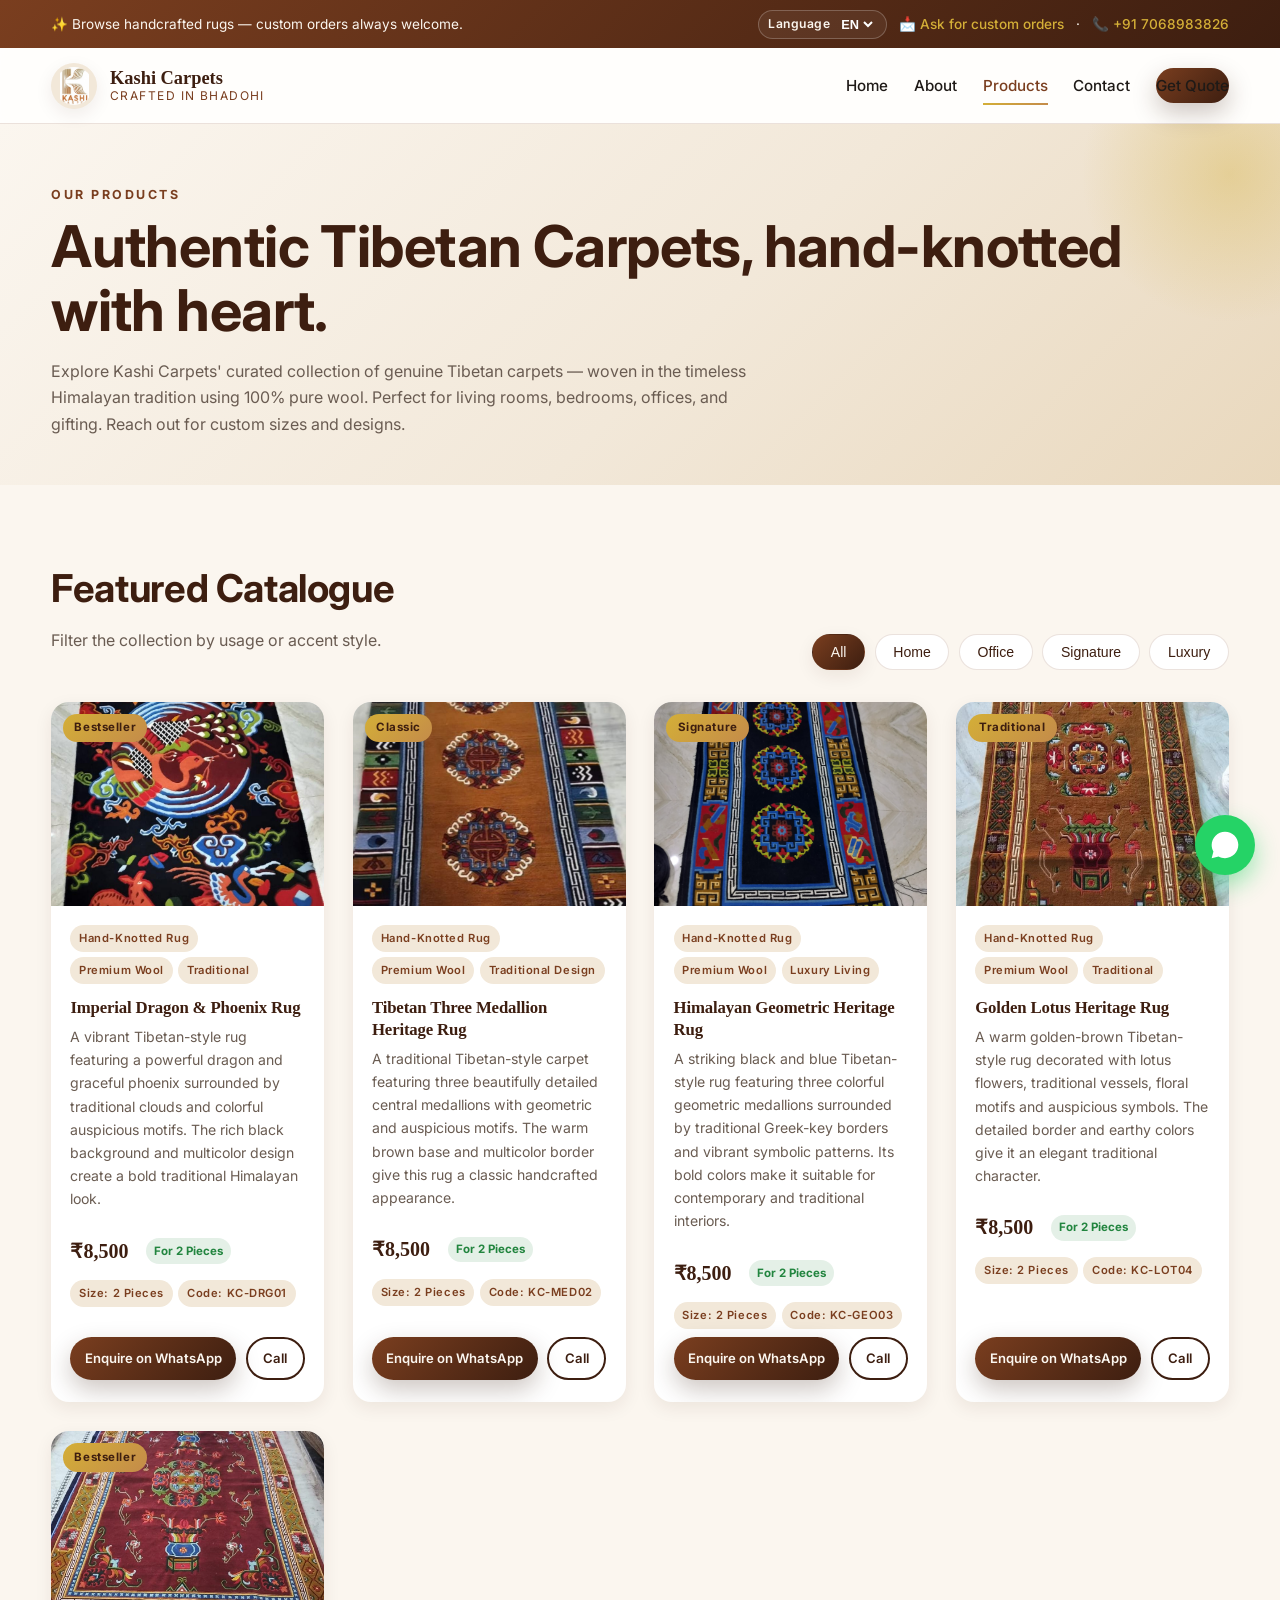
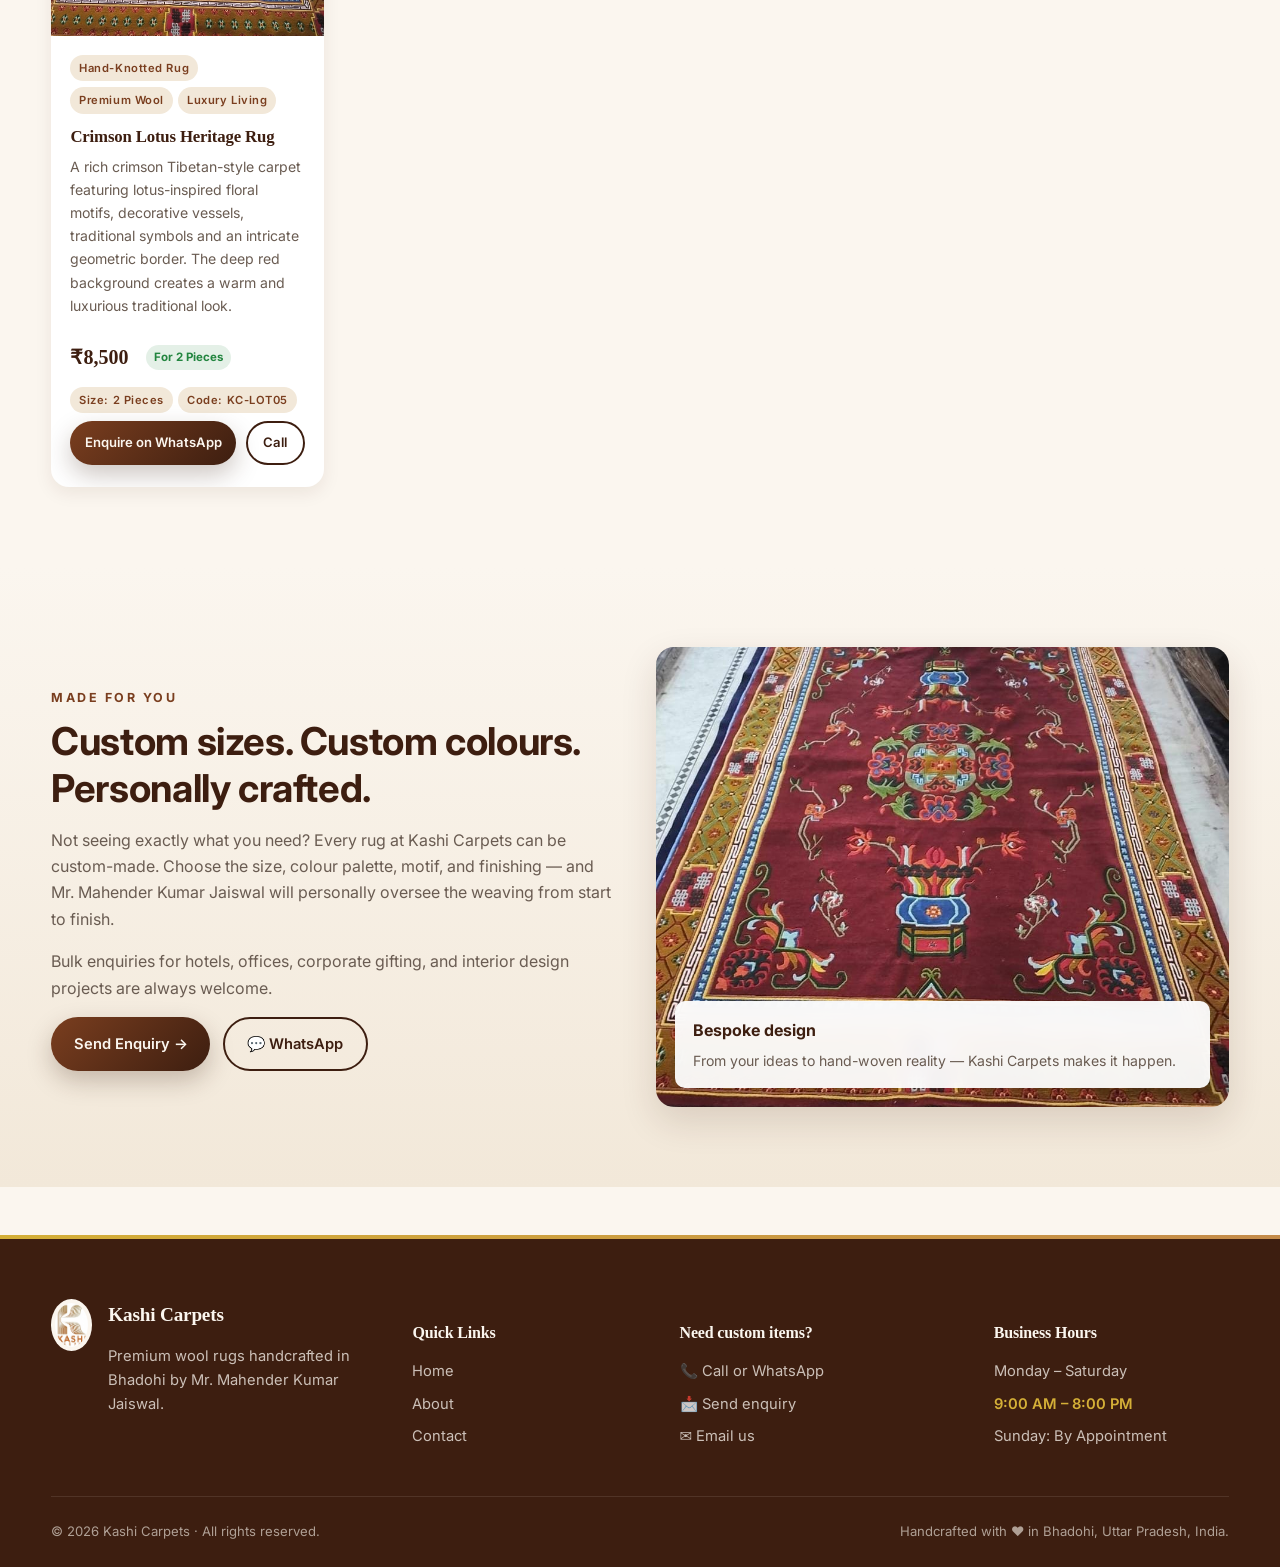
==== products.html @ 971d211e "Update phone number and email address (excluded JDK)" ====
<!DOCTYPE html>
<html lang="en">

<head>
  <meta charset="UTF-8">
  <meta name="viewport" content="width=device-width, initial-scale=1.0">
  <title>Our Products | Kashi Carpets</title>
  <meta name="description"
    content="Explore our collection of handcrafted wool rugs — home, office, signature, and luxury designs by Kashi Carpets, Bhadohi.">
  <meta name="theme-color" content="#3d1e10">
  <link rel="icon" type="image/webp" href="assets/images/logo.webp">
  <link rel="preconnect" href="https://fonts.googleapis.com">
  <link rel="preconnect" href="https://fonts.gstatic.com" crossorigin>
  <link href="https://fonts.googleapis.com/css2?family=Inter:wght@400;500;600;700;800&display=swap" rel="stylesheet">
  <link rel="stylesheet" href="assets/css/style.css?v=20261001">
</head>

<body>

  <div class="preloader">
    <div class="loader-ring"></div>
    <span class="loader-text">Kashi Carpets</span>
  </div>

  <div class="topbar">
    <div class="topbar-inner">
      <span data-i18n="productsTopbar">✨ Browse handcrafted rugs — custom orders always welcome.</span>
      <div class="topbar-actions">
        <div class="lang-switcher">
          <label for="language-switcher" data-i18n="languageLabel">Language</label>
          <select id="language-switcher" aria-label="Select website language">
            <option value="en">EN</option>
            <option value="hi">हिंदी</option>
          </select>
        </div>
        <a href="contact.html" data-i18n="customOrdersLink">📩 Ask for custom orders</a>
        <span> · </span>
        <a data-tel-link href="tel:917068983826">📞 <span data-phone>+91-70689-83826</span></a>
      </div>
    </div>
  </div>

  <header class="site-header">
    <nav class="navbar">
      <a class="brand" href="index.html">
        <img src="assets/images/logo.webp" alt="Kashi Carpets logo">
        <span class="brand-text">
          <strong>Kashi Carpets</strong>
          <span data-i18n="brandSub">Crafted in Bhadohi</span>
        </span>
      </a>
      <button class="menu-toggle" type="button" aria-label="Open navigation" aria-expanded="false"
        data-menu-toggle>☰</button>
      <div class="nav-links" data-menu>
        <a href="index.html" data-nav-link data-i18n="navHome">Home</a>
        <a href="about.html" data-nav-link data-i18n="navAbout">About</a>
        <a href="products.html" data-nav-link data-i18n="navProducts">Products</a>
        <a href="contact.html" data-nav-link data-i18n="navContact">Contact</a>
        <a class="btn btn-primary" href="contact.html" data-i18n="getQuote">Get Quote</a>
      </div>
    </nav>
  </header>

  <main>

    <section class="page-hero">
      <div class="container">
        <span class="eyebrow" data-i18n="productsEyebrow">Our Products</span>
        <h1 class="section-title" data-i18n="productsTitle">Authentic Tibetan Carpets, hand-knotted with heart.</h1>
        <p data-i18n="productsIntro">Explore Kashi Carpets' curated collection of genuine Tibetan carpets — woven in the timeless Himalayan tradition using 100% pure wool. Perfect for living rooms, bedrooms, offices, and gifting. Reach out for custom sizes and designs.</p>
      </div>
    </section>

    <section class="section">
      <div class="container">
        <div class="products-toolbar">
          <div>
            <h2 class="section-title" data-i18n="featuredCatalogue">Featured Catalogue</h2>
            <p data-i18n="filterHint">Filter the collection by usage or accent style.</p>
          </div>
          <div class="filter-group">
            <button class="filter-btn active" data-filter="all" data-i18n="filterAll">All</button>
            <button class="filter-btn" data-filter="home" data-i18n="filterHome">Home</button>
            <button class="filter-btn" data-filter="office" data-i18n="filterOffice">Office</button>
            <button class="filter-btn" data-filter="signature" data-i18n="filterSignature">Signature</button>
            <button class="filter-btn" data-filter="luxury" data-i18n="filterLuxury">Luxury</button>
          </div>
        </div>

        <!-- Product Grid with Real Images -->
      <div class="grid-4" data-products-grid>

  <!-- Set 1: Imperial Dragon & Phoenix Rug (KC-DRG01) -->
  <article class="product-card reveal-visible" data-categories="home,signature">
    <div class="product-media product-slider" id="slider-1">
      <div class="slider-track">
        <img
          src="assets/images/3.jpeg"
          alt="Imperial Dragon & Phoenix Rug - Main View"
          width="400"
          height="300"
          loading="lazy">
        <img
          src="assets/images/3.jpeg"
          alt="Imperial Dragon & Phoenix Rug - Side View"
          width="400"
          height="300"
          loading="lazy">
        <img
          src="assets/images/3.jpeg"
          alt="Imperial Dragon & Phoenix Rug - Detail Close-up"
          width="400"
          height="300"
          loading="lazy">
      </div>

      <button
        type="button"
        class="slider-prev"
        onclick="slideImg('slider-1', -1)"
        aria-label="Previous Image">&#8249;</button>
      <button
        type="button"
        class="slider-next"
        onclick="slideImg('slider-1', 1)"
        aria-label="Next Image">&#8250;</button>

      <div class="product-badges">
        <span class="badge badge-home">Bestseller</span>
      </div>
    </div>

    <div class="product-details">
      <span class="product-sku">SKU: KC-DRG01</span>
      <h3 class="product-name">Imperial Dragon &amp; Phoenix Rug</h3>
      <p class="product-desc">
        A vibrant Tibetan-style rug featuring a powerful dragon and graceful phoenix surrounded by traditional clouds and colorful auspicious motifs. The rich black background and multicolor design create a bold traditional Himalayan look.
      </p>

      <ul class="product-specs">
        <li>✨ Hand-Knotted Rug</li>
        <li>✨ Premium Wool</li>
        <li>✨ Traditional</li>
      </ul>

      <div class="product-price">
        ₹8,500 <span class="price-note">For 2 Pieces</span>
      </div>

      <div class="product-actions">
        <a href="contact.html?sku=KC-DRG01" class="btn btn-primary btn-sm">Get Custom Quote</a>
        <a
          href="https://wa.me/917068983826?text=Hello%20Kashi%20Carpets,%20I%20am%20interested%20in%20Imperial%20Dragon%20%26%20Phoenix%20Rug%20(SKU:%20KC-DRG01)%20at%20%E2%82%B98,500."
          target="_blank"
          rel="noopener"
          class="btn btn-outline btn-sm">💬 WhatsApp</a>
      </div>
    </div>
  </article>

  <!-- Set 2: Tibetan Three Medallion Heritage Rug (KC-MED02) -->
  <article class="product-card reveal-visible" data-categories="home,office">
    <div class="product-media product-slider" id="slider-2">
      <div class="slider-track">
        <img
          src="assets/images/5.jpeg"
          alt="Tibetan Three Medallion Heritage Rug handcrafted by Kashi Carpets"
          width="400"
          height="300"
          loading="lazy">
      </div>

      <button
        type="button"
        class="slider-prev"
        onclick="slideImg('slider-2', -1)"
        aria-label="Previous Image">&#8249;</button>
      <button
        type="button"
        class="slider-next"
        onclick="slideImg('slider-2', 1)"
        aria-label="Next Image">&#8250;</button>

      <div class="product-badges">
        <span class="badge badge-home">Classic</span>
      </div>
    </div>

    <div class="product-details">
      <span class="product-sku">SKU: KC-MED02</span>
      <h3 class="product-name">Tibetan Three Medallion Heritage Rug</h3>
      <p class="product-desc">
        A traditional Tibetan-style carpet featuring three beautifully detailed central medallions with geometric and auspicious motifs. The warm brown base and multicolor border give this rug a classic handcrafted appearance.
      </p>

      <ul class="product-specs">
        <li>✨ Hand-Knotted Rug</li>
        <li>✨ Traditional Design</li>
        <li>✨ Premium Wool</li>
      </ul>

      <div class="product-price">
        ₹8,500 <span class="price-note">For 2 Pieces</span>
      </div>

      <div class="product-actions">
        <a href="contact.html?sku=KC-MED02" class="btn btn-primary btn-sm">Get Custom Quote</a>
        <a
          href="https://wa.me/917068983826?text=Hello%20Kashi%20Carpets,%20I%20am%20interested%20in%20Tibetan%20Three%20Medallion%20Heritage%20Rug%20(SKU:%20KC-MED02)%20at%20%E2%82%B98,500."
          target="_blank"
          rel="noopener"
          class="btn btn-outline btn-sm">💬 WhatsApp</a>
      </div>
    </div>
  </article>

  <!-- Set 3: Himalayan Geometric Heritage Rug (KC-GEO03) -->
  <article class="product-card reveal-visible" data-categories="luxury,signature">
    <div class="product-media product-slider" id="slider-3">
      <div class="slider-track">
        <img
          src="assets/images/1.jpeg"
          alt="Himalayan Geometric Heritage Rug - Primary View"
          width="400"
          height="300"
          loading="lazy">
        <img
          src="assets/images/1.jpeg"
          alt="Himalayan Geometric Heritage Rug - Pattern Detail"
          width="400"
          height="300"
          loading="lazy">
      </div>

      <button
        type="button"
        class="slider-prev"
        onclick="slideImg('slider-3', -1)"
        aria-label="Previous Image">&#8249;</button>
      <button
        type="button"
        class="slider-next"
        onclick="slideImg('slider-3', 1)"
        aria-label="Next Image">&#8250;</button>

      <div class="product-badges">
        <span class="badge badge-luxury">Signature</span>
      </div>
    </div>

    <div class="product-details">
      <span class="product-sku">SKU: KC-GEO03</span>
      <h3 class="product-name">Himalayan Geometric Heritage Rug</h3>
      <p class="product-desc">
        A striking black and blue Tibetan-style rug featuring three colorful geometric medallions surrounded by traditional Greek-key borders and vibrant symbolic patterns. Its bold colors make it suitable for contemporary and traditional interiors.
      </p>

      <ul class="product-specs">
        <li>✨ Hand-Knotted Rug</li>
        <li>✨ Geometric</li>
        <li>✨ Luxury Living</li>
      </ul>

      <div class="product-price">
        ₹8,500 <span class="price-note">For 2 Pieces</span>
      </div>

      <div class="product-actions">
        <a href="contact.html?sku=KC-GEO03" class="btn btn-primary btn-sm">Get Custom Quote</a>
        <a
          href="https://wa.me/917068983826?text=Hello%20Kashi%20Carpets,%20I%20am%20interested%20in%20Himalayan%20Geometric%20Heritage%20Rug%20(SKU:%20KC-GEO03)%20at%20%E2%82%B98,500."
          target="_blank"
          rel="noopener"
          class="btn btn-outline btn-sm">💬 WhatsApp</a>
      </div>
    </div>
  </article>

  <!-- Set 4: Golden Lotus Heritage Rug (KC-LOT04) -->
  <article class="product-card reveal-visible" data-categories="home,office">
    <div class="product-media product-slider" id="slider-4">
      <div class="slider-track">
        <img
          src="assets/images/2.jpeg"
          alt="Golden Lotus Heritage Rug - Main View"
          width="400"
          height="300"
          loading="lazy">
        <img
          src="assets/images/2.jpeg"
          alt="Golden Lotus Heritage Rug - Close-up Weave"
          width="400"
          height="300"
          loading="lazy">
      </div>

      <button
        type="button"
        class="slider-prev"
        onclick="slideImg('slider-4', -1)"
        aria-label="Previous Image">&#8249;</button>
      <button
        type="button"
        class="slider-next"
        onclick="slideImg('slider-4', 1)"
        aria-label="Next Image">&#8250;</button>

      <div class="product-badges">
        <span class="badge badge-home">Traditional</span>
      </div>
    </div>

    <div class="product-details">
      <span class="product-sku">SKU: KC-LOT04</span>
      <h3 class="product-name">Golden Lotus Heritage Rug</h3>
      <p class="product-desc">
        A warm golden-brown Tibetan-style rug decorated with lotus flowers, traditional vessels, floral motifs and auspicious symbols. The detailed border and earthy colors give it an elegant traditional character.
      </p>

      <ul class="product-specs">
        <li>✨ Hand-Knotted Rug</li>
        <li>✨ Auspicious Motifs</li>
        <li>✨ Premium Wool</li>
      </ul>

      <div class="product-price">
        ₹8,500 <span class="price-note">For 2 Pieces</span>
      </div>

      <div class="product-actions">
        <a href="contact.html?sku=KC-LOT04" class="btn btn-primary btn-sm">Get Custom Quote</a>
        <a
          href="https://wa.me/917068983826?text=Hello%20Kashi%20Carpets,%20I%20am%20interested%20in%20Golden%20Lotus%20Heritage%20Rug%20(SKU:%20KC-LOT04)%20at%20%E2%82%B98,500."
          target="_blank"
          rel="noopener"
          class="btn btn-outline btn-sm">💬 WhatsApp</a>
      </div>
    </div>
  </article>

  <!-- Set 5: Crimson Lotus Heritage Rug (KC-LOT05) -->
  <article class="product-card reveal-visible" data-categories="signature,luxury">
    <div class="product-media product-slider" id="slider-5">
      <div class="slider-track">
        <img
          src="assets/images/4.jpeg"
          alt="Crimson Lotus Heritage Rug - Front View"
          width="400"
          height="300"
          loading="lazy">
        <img
          src="assets/images/4.jpeg"
          alt="Crimson Lotus Heritage Rug - Side Angle"
          width="400"
          height="300"
          loading="lazy">
        <img
          src="assets/images/4.jpeg"
          alt="Crimson Lotus Heritage Rug - Texture Detail"
          width="400"
          height="300"
          loading="lazy">
        <img
          src="assets/images/4.jpeg"
          alt="Crimson Lotus Heritage Rug - Full Display"
          width="400"
          height="300"
          loading="lazy">
      </div>

      <button
        type="button"
        class="slider-prev"
        onclick="slideImg('slider-5', -1)"
        aria-label="Previous Image">&#8249;</button>
      <button
        type="button"
        class="slider-next"
        onclick="slideImg('slider-5', 1)"
        aria-label="Next Image">&#8250;</button>

      <div class="product-badges">
        <span class="badge badge-luxury">Bestseller</span>
      </div>
    </div>

    <div class="product-details">
      <span class="product-sku">SKU: KC-LOT05</span>
      <h3 class="product-name">Crimson Lotus Heritage Rug</h3>
      <p class="product-desc">
        A rich crimson Tibetan-style carpet featuring lotus-inspired floral motifs, decorative vessels, traditional symbols and an intricate geometric border. The deep red background creates a warm and luxurious traditional look.
      </p>

      <ul class="product-specs">
        <li>✨ Hand-Knotted Rug</li>
        <li>✨ Traditional</li>
        <li>✨ Luxury Living</li>
      </ul>

      <div class="product-price">
        ₹9,500 <span class="price-note">For 2 Pieces</span>
      </div>

      <div class="product-actions">
        <a href="contact.html?sku=KC-LOT05" class="btn btn-primary btn-sm">Get Custom Quote</a>
        <a
          href="https://wa.me/917068983826?text=Hello%20Kashi%20Carpets,%20I%20am%20interested%20in%20Crimson%20Lotus%20Heritage%20Rug%20(SKU:%20KC-LOT05)%20at%20%E2%82%B98,500."
          target="_blank"
          rel="noopener"
          class="btn btn-outline btn-sm">💬 WhatsApp</a>
      </div>
    </div>
  </article>

</div>

        <div class="empty-state" data-products-empty style="display:none;">No products found for this filter.</div>
      </div>
    </section>

    <section class="section" style="background: linear-gradient(180deg, transparent 0%, #f2e8d9 100%);">
      <div class="container grid-2">
        <div class="about-panel reveal">
          <span class="eyebrow">Made For You</span>
          <h2 class="section-title">Custom sizes. Custom colours. Personally crafted.</h2>
          <p>Not seeing exactly what you need? Every rug at Kashi Carpets can be custom-made. Choose the size, colour
            palette, motif, and finishing — and Mr. Mahender Kumar Jaiswal will personally oversee the weaving from
            start to finish.</p>
          <p>Bulk enquiries for hotels, offices, corporate gifting, and interior design projects are always welcome.</p>
          <div style="display:flex; gap:.8rem; flex-wrap:wrap; margin-top:1rem;">
            <a class="btn btn-primary" href="contact.html">Send Enquiry →</a>
            <a class="btn btn-outline" data-wa-link href="https://wa.me/917068983826" target="_blank" rel="noopener">💬 WhatsApp</a>
          </div>
        </div>
        <div class="media-card reveal">
          <img src="assets\images\4.jpeg" alt="Blue carpet sample">
          <div class="floating-card">
            <strong>Bespoke design</strong>
            <p>From your ideas to hand-woven reality — Kashi Carpets makes it happen.</p>
          </div>
        </div>
      </div>
    </section>
  </main>

  <footer class="site-footer">
    <div class="footer-grid">
      <div>
        <div class="footer-brand">
          <img src="assets/images/logo.webp" alt="Kashi Carpets logo">
          <div>
            <h3>Kashi Carpets</h3>
            <p>Premium wool rugs handcrafted in Bhadohi by <span data-owner>Mr. Mahender Kumar Jaiswal</span>.</p>
          </div>
        </div>
      </div>
      <div>
        <h4>Quick Links</h4>
        <p><a href="index.html">Home</a></p>
        <p><a href="about.html">About</a></p>
        <p><a href="contact.html">Contact</a></p>
      </div>
      <div>
        <h4>Need custom items?</h4>
        <p><a data-tel-link href="tel:917068983826">📞 Call or WhatsApp</a></p>
        <p><a data-tel-link href="tel:917068983826">📩 Send enquiry</a></p>
        <p><a data-mail-link href="mailto:manishjaibhadohi@gmail.com">✉️ Email us</a></p>
      </div>
      <div>
        <h4>Business Hours</h4>
        <p>Monday – Saturday</p>
        <p style="color:var(--accent-2);font-weight:600;">9:00 AM – 8:00 PM</p>
        <p>Sunday: By Appointment</p>
      </div>
    </div>
    <div class="footer-bottom">
      <span>© <span data-year></span> Kashi Carpets · All rights reserved.</span>
      <span>Handcrafted with ♥ in Bhadohi, Uttar Pradesh, India.</span>
    </div>
  </footer>

  <button class="back-to-top" data-back-to-top aria-label="Back to top">↑</button>
  <a class="whatsapp-float" data-wa-link href="#" target="_blank" rel="noopener" aria-label="Chat on WhatsApp">
    <svg viewBox="0 0 24 24" fill="currentColor">
      <path
        d="M17.5 14.4c-.3-.1-1.7-.9-2-1-.3-.1-.5-.1-.7.1-.2.3-.7.9-.9 1.1-.2.2-.3.2-.6.1-.3-.1-1.2-.4-2.3-1.4-.9-.8-1.5-1.7-1.6-2-.2-.3 0-.4.1-.6.1-.1.3-.3.4-.5.1-.2.2-.3.3-.5.1-.2 0-.4 0-.5-.1-.1-.7-1.6-.9-2.2-.2-.6-.5-.5-.7-.5h-.6c-.2 0-.5.1-.8.4-.3.3-1 1-1 2.5s1 2.9 1.2 3.1c.1.2 2 3.1 4.9 4.3.7.3 1.2.5 1.7.6.7.2 1.3.2 1.8.1.5-.1 1.7-.7 1.9-1.4.2-.7.2-1.2.2-1.4-.1-.1-.3-.2-.6-.3zM12 2C6.5 2 2 6.5 2 12c0 1.8.5 3.5 1.3 4.9L2 22l5.2-1.3c1.4.8 3 1.2 4.8 1.2 5.5 0 10-4.5 10-10S17.5 2 12 2z" />
    </svg>
  </a>

  <script src="assets/js/script.js?v=20261001"></script>
</body>

</html>
---- assets/css/style.css ----
/* ===========================================================
   KASHI CARPETS — Impressive Frontend Stylesheet
   Owner: Mr. Mahender Kumar Jaiswal | Bhadohi, U.P.
   Phone: +91 7068983826
   =========================================================== */

/* ---------- Root Variables & Reset ---------- */
:root {
  --brand-1: #3d1e10;         /* deep espresso */
  --brand-2: #7a3e1f;         /* warm rust */
  --brand-3: #c48b4a;         /* golden caramel */
  --accent : #0f3554;         /* deep royal blue */
  --accent-2: #d4af37;        /* luxury gold */
  --cream : #fbf6ef;
  --cream-2: #f2e8d9;
  --ink   : #1f1a17;
  --muted : #6a5c52;
  --white : #ffffff;
  --border: rgba(122, 62, 31, 0.15);
  --shadow-sm: 0 6px 18px rgba(61, 30, 16, 0.08);
  --shadow-md: 0 14px 36px rgba(61, 30, 16, 0.14);
  --shadow-lg: 0 30px 70px rgba(61, 30, 16, 0.22);
  --grad-hero: linear-gradient(135deg, #fbf6ef 0%, #f2e8d9 55%, #e9d8bd 100%);
  --grad-brand: linear-gradient(135deg, #7a3e1f 0%, #3d1e10 100%);
  --grad-gold : linear-gradient(135deg, #d4af37 0%, #c48b4a 100%);
  --radius : 18px;
  --radius-sm: 10px;
  --ease  : cubic-bezier(.2,.7,.2,1);
}

*, *::before, *::after { box-sizing: border-box; }

html { scroll-behavior: smooth; }

body {
  margin: 0;
  font-family: 'Inter', system-ui, -apple-system, Segoe UI, Roboto, sans-serif;
  color: var(--ink);
  background: var(--cream);
  line-height: 1.65;
  overflow-x: hidden;
  -webkit-font-smoothing: antialiased;
}

img { max-width: 100%; display: block; }

a { color: inherit; text-decoration: none; transition: color .25s var(--ease); }
a:hover { color: var(--brand-2); }

h1, h2, h3, h4 { font-family: 'Playfair Display', 'Inter', serif; font-weight: 700; letter-spacing: -.01em; color: var(--brand-1); }
h1 { font-size: clamp(2.2rem, 4.5vw, 3.6rem); line-height: 1.1; margin: 0 0 1rem; }
h2 { font-size: clamp(1.6rem, 3vw, 2.4rem); line-height: 1.2; margin: 0 0 .8rem; }
h3 { font-size: 1.2rem; margin: 0 0 .5rem; }
p { margin: 0 0 1rem; color: var(--muted); }

/* ---------- Preloader ---------- */
.preloader {
  position: fixed; inset: 0; z-index: 9999;
  background: var(--grad-brand);
  display: grid; place-items: center;
  transition: opacity .6s ease, visibility .6s ease;
}
.preloader.hidden { opacity: 0; visibility: hidden; }
.loader-ring {
  width: 68px; height: 68px;
  border: 4px solid rgba(255,255,255,.2);
  border-top-color: var(--accent-2);
  border-radius: 50%;
  animation: spin 1s linear infinite;
}
.loader-text {
  position: absolute; margin-top: 130px;
  color: var(--cream); letter-spacing: .35em;
  font-size: .8rem; font-weight: 600; text-transform: uppercase;
}
@keyframes spin { to { transform: rotate(360deg); } }

/* ---------- Container ---------- */
.container { width: min(1200px, 92%); margin-inline: auto; }

/* ---------- Topbar ---------- */
.topbar {
  background: var(--grad-brand);
  color: var(--cream);
  font-size: .85rem;
}
.topbar-inner {
  width: min(1200px, 92%);
  margin-inline: auto;
  padding: .6rem 0;
  display: flex; justify-content: space-between; align-items: center;
  gap: 1rem; flex-wrap: wrap;
}
.topbar a { color: var(--accent-2); font-weight: 500; }
.topbar a:hover { color: var(--white); }
.topbar-actions {
  display: flex; align-items: center; gap: .75rem; flex-wrap: wrap;
}
.lang-switcher {
  display: inline-flex; align-items: center; gap: .45rem;
  padding: .22rem .6rem; border: 1px solid rgba(255,255,255,.22);
  border-radius: 999px; background: rgba(255,255,255,.06);
}
.lang-switcher label {
  font-size: .76rem; font-weight: 600; letter-spacing: .04em; color: var(--cream);
}
.lang-switcher select {
  border: none; background: transparent; color: var(--white); font-weight: 600;
  font-size: .8rem; outline: none; cursor: pointer;
}
.lang-switcher select option { color: var(--brand-1); }

/* ---------- Header / Navbar ---------- */
.site-header {
  position: sticky; top: 0; z-index: 100;
  background: rgba(255,255,255,.85);
  backdrop-filter: saturate(180%) blur(14px);
  -webkit-backdrop-filter: saturate(180%) blur(14px);
  border-bottom: 1px solid var(--border);
  transition: box-shadow .3s ease;
}
.site-header.scrolled { box-shadow: var(--shadow-sm); }
.navbar {
  width: min(1200px, 92%); margin-inline: auto;
  display: flex; align-items: center; justify-content: space-between;
  padding: .9rem 0;
}
.brand { display: flex; align-items: center; gap: .8rem; }
.brand img { height: 46px; width: 46px; object-fit: contain; border-radius: 50%;
  background: var(--cream-2); padding: 4px; box-shadow: var(--shadow-sm); }
.brand-text { display: flex; flex-direction: column; line-height: 1.15; }
.brand-text strong { color: var(--brand-1); font-size: 1.15rem; font-family: 'Playfair Display', serif; }
.brand-text span { color: var(--brand-2); font-size: .75rem; letter-spacing: .12em; text-transform: uppercase; }

.nav-links { display: flex; align-items: center; gap: 1.6rem; }
.nav-links a {
  color: var(--ink); font-weight: 500; font-size: .95rem; position: relative;
  padding: .3rem 0;
}
.nav-links a:not(.btn)::after {
  content: ''; position: absolute; left: 0; right: 0; bottom: -2px; height: 2px;
  background: var(--grad-gold); transform: scaleX(0); transform-origin: right;
  transition: transform .35s var(--ease);
}
.nav-links a:not(.btn):hover::after,
.nav-links a.active::after { transform: scaleX(1); transform-origin: left; }
.nav-links a.active { color: var(--brand-2); }

.menu-toggle {
  display: none; background: transparent; border: 0;
  font-size: 1.6rem; color: var(--brand-1); cursor: pointer;
}

/* ---------- Buttons ---------- */
.btn {
  display: inline-flex; align-items: center; justify-content: center; gap: .5rem;
  padding: .8rem 1.4rem; border-radius: 999px; font-weight: 600; font-size: .92rem;
  cursor: pointer; border: 0;
  transition: transform .25s var(--ease), box-shadow .25s var(--ease), background .3s;
  white-space: nowrap;
}
.btn-primary {
  background: var(--grad-brand); color: var(--cream);
  box-shadow: 0 10px 24px rgba(61,30,16,.25);
}
.btn-primary:hover { transform: translateY(-2px); color: var(--white);
  box-shadow: 0 16px 32px rgba(61,30,16,.35); }
.btn-outline {
  background: transparent; color: var(--brand-1); border: 2px solid var(--brand-1);
}
.btn-outline:hover { background: var(--brand-1); color: var(--cream); transform: translateY(-2px); }
.btn-secondary {
  background: var(--grad-gold); color: var(--brand-1);
  box-shadow: 0 10px 24px rgba(212,175,55,.35);
}
.btn-secondary:hover { transform: translateY(-2px); color: var(--brand-1);
  box-shadow: 0 16px 32px rgba(212,175,55,.5); }

/* ---------- Hero ---------- */
.hero {
  position: relative;
  padding: 4rem 0 5rem;
  background: var(--grad-hero);
  overflow: hidden;
}
.hero::before, .hero::after {
  content: ''; position: absolute; border-radius: 50%;
  background: radial-gradient(circle, rgba(212,175,55,.3), transparent 70%);
  pointer-events: none;
}
.hero::before { width: 500px; height: 500px; top: -180px; right: -120px; }
.hero::after  { width: 380px; height: 380px; bottom: -160px; left: -120px;
  background: radial-gradient(circle, rgba(122,62,31,.2), transparent 70%); }

.hero-inner {
  position: relative; z-index: 2;
  width: min(1200px, 92%); margin-inline: auto;
  display: grid; grid-template-columns: 1.05fr 1fr; gap: 3.5rem; align-items: center;
}
.hero-copy .badge {
  display: inline-block; padding: .4rem .9rem; border-radius: 999px;
  background: rgba(122,62,31,.1); color: var(--brand-2);
  font-size: .78rem; font-weight: 600; letter-spacing: .1em; text-transform: uppercase;
  margin-bottom: 1rem;
}
.hero-copy h1 span.accent {
  background: var(--grad-gold); -webkit-background-clip: text;
  background-clip: text; color: transparent; font-style: italic;
}
.hero-copy p { font-size: 1.05rem; max-width: 520px; }
.hero-actions { display: flex; gap: .9rem; flex-wrap: wrap; margin: 1.5rem 0 2rem; }

.hero-stats { display: grid; grid-template-columns: repeat(3, 1fr); gap: 1rem; max-width: 540px; }
.stat-box {
  background: rgba(255,255,255,.7); backdrop-filter: blur(8px);
  border: 1px solid var(--border); border-radius: var(--radius-sm);
  padding: 1rem; text-align: center;
  transition: transform .3s var(--ease);
}
.stat-box:hover { transform: translateY(-4px); }
.stat-box strong {
  display: block; font-size: 1.6rem; color: var(--brand-2);
  font-family: 'Playfair Display', serif;
}
.stat-box span { font-size: .78rem; color: var(--muted); }

.hero-visual {
  display: grid;
  grid-template-columns: 1.4fr 1fr;
  grid-template-rows: 1fr 1fr;
  grid-template-areas: "large small1" "large small2";
  gap: 1rem; min-height: 480px;
}
.hero-panel { position: relative; border-radius: var(--radius); overflow: hidden;
  box-shadow: var(--shadow-md); transition: transform .5s var(--ease); }
.hero-panel img { width: 100%; height: 100%; object-fit: cover; transition: transform 1s var(--ease); }
.hero-panel:hover img { transform: scale(1.08); }
.hero-panel.large { grid-area: large; animation: floatY 6s ease-in-out infinite; }
.hero-panel.small-top { grid-area: small1; animation: floatY 6s ease-in-out infinite .8s; }
.hero-panel.small-bottom { grid-area: small2; animation: floatY 6s ease-in-out infinite 1.6s; }
@keyframes floatY {
  0%, 100% { transform: translateY(0); }
  50% { transform: translateY(-10px); }
}
.hero-chip {
  position: absolute; left: 1rem; bottom: 1rem; right: 1rem;
  background: rgba(255,255,255,.92); backdrop-filter: blur(8px);
  padding: .8rem 1rem; border-radius: var(--radius-sm);
  box-shadow: var(--shadow-sm);
}
.hero-chip strong { display: block; color: var(--brand-1); font-family: 'Playfair Display', serif; }
.hero-chip span  { font-size: .82rem; color: var(--muted); }

/* ---------- Sections & Utility ---------- */
.section { padding: 5rem 0; }
.section-title { margin-bottom: 1rem; }
.eyebrow {
  display: inline-block; font-size: .78rem; font-weight: 700; letter-spacing: .2em;
  color: var(--brand-2); text-transform: uppercase; margin-bottom: .6rem;
}
.grid-2 { display: grid; grid-template-columns: repeat(2, 1fr); gap: 2rem; align-items: center; }
.grid-3 { display: grid; grid-template-columns: repeat(3, 1fr); gap: 1.5rem; }
.grid-4 { display: grid; grid-template-columns: repeat(4, 1fr); gap: 1.5rem; }

.card {
  background: var(--white); border-radius: var(--radius);
  box-shadow: var(--shadow-sm); padding: 2rem;
}

/* ---------- Feature strip ---------- */
.feature-strip { margin-top: -2.5rem; position: relative; z-index: 3; }
.feature-strip .card { display: grid; grid-template-columns: repeat(3, 1fr); gap: 1.2rem; }
.feature-item {
  display: flex; align-items: flex-start; gap: 1rem; padding: 1rem;
  border-radius: var(--radius-sm); transition: background .3s;
}
.feature-item:hover { background: var(--cream-2); }
.icon-bubble {
  flex: 0 0 auto; width: 48px; height: 48px; border-radius: 14px;
  display: grid; place-items: center;
  background: var(--grad-brand); color: var(--cream-2);
  font-weight: 700; font-family: 'Playfair Display', serif; font-size: 1rem;
  box-shadow: var(--shadow-sm);
}
.feature-item h3 { font-family: 'Inter', sans-serif; font-size: 1.05rem; color: var(--brand-1); }
.feature-item p  { font-size: .92rem; margin: 0; }

/* ---------- About / Media panels ---------- */
.about-panel p { max-width: 560px; }
.media-card {
  position: relative; border-radius: var(--radius); overflow: hidden;
  box-shadow: var(--shadow-md); transition: transform .5s var(--ease);
}
.media-card:hover { transform: translateY(-6px); }
.media-card img { width: 100%; height: 460px; object-fit: cover; }
.floating-card {
  position: absolute; left: 1.2rem; right: 1.2rem; bottom: 1.2rem;
  background: rgba(255,255,255,.94); backdrop-filter: blur(8px);
  padding: 1rem 1.1rem; border-radius: var(--radius-sm);
  box-shadow: var(--shadow-sm);
}
.floating-card strong { color: var(--brand-1); display: block; margin-bottom: .3rem; }
.floating-card p { font-size: .88rem; margin: 0; }

/* ---------- Products ---------- */
.products-toolbar {
  display: flex; justify-content: space-between; align-items: flex-end;
  gap: 1.5rem; flex-wrap: wrap; margin-bottom: 2rem;
}
.filter-group { display: flex; flex-wrap: wrap; gap: .6rem; }
.filter-btn {
  border: 1px solid var(--border); background: var(--white);
  color: var(--brand-1); padding: .55rem 1.1rem; border-radius: 999px;
  font-weight: 500; font-size: .88rem; cursor: pointer;
  transition: all .25s var(--ease);
}
.filter-btn:hover { border-color: var(--brand-2); color: var(--brand-2); }
.filter-btn.active {
  background: var(--grad-brand); color: var(--cream); border-color: transparent;
  box-shadow: var(--shadow-sm);
}

.product-card {
  background: var(--white); border-radius: var(--radius); overflow: hidden;
  box-shadow: var(--shadow-sm);
  transition: transform .35s var(--ease), box-shadow .35s var(--ease);
  display: flex; flex-direction: column; position: relative;
}
.product-card::before {
  content: ''; position: absolute; inset: 0; border-radius: var(--radius);
  border: 2px solid transparent; pointer-events: none;
  transition: border-color .3s;
}
.product-card:hover {
  transform: translateY(-8px);
  box-shadow: var(--shadow-lg);
}
.product-card:hover::before { border-color: var(--accent-2); }
.product-image { position: relative; overflow: hidden; aspect-ratio: 4/3; }
.product-image img { width: 100%; height: 100%; object-fit: cover;
  transition: transform .8s var(--ease); }
.product-card:hover .product-image img { transform: scale(1.1); }
.product-badge {
  position: absolute; top: 12px; left: 12px;
  background: var(--grad-gold); color: var(--brand-1);
  padding: .3rem .7rem; border-radius: 999px;
  font-size: .72rem; font-weight: 700; letter-spacing: .05em;
}
.product-content { padding: 1.2rem 1.2rem 1.4rem; flex: 1; display: flex; flex-direction: column; }
.product-content h3 {
  font-family: 'Playfair Display', serif; font-size: 1.05rem;
  margin: .3rem 0 .4rem; line-height: 1.3; color: var(--brand-1);
}
.product-content > p { font-size: .88rem; margin-bottom: 1rem; }
.tag-row { display: flex; flex-wrap: wrap; gap: .35rem; margin-bottom: .5rem; }
.tag {
  font-size: .7rem; font-weight: 600; letter-spacing: .05em;
  background: var(--cream-2); color: var(--brand-2);
  padding: .25rem .55rem; border-radius: 999px;
}
.price-row {
  display: flex; align-items: center; gap: .55rem; flex-wrap: wrap;
  margin: .5rem 0 .8rem;
}
.price-current {
  font-family: 'Playfair Display', serif; font-size: 1.25rem; font-weight: 700;
  color: var(--brand-1);
}
.price-old { color: var(--muted); text-decoration: line-through; font-size: .9rem; }
.price-off {
  font-size: .72rem; font-weight: 700; color: #22853f;
  background: rgba(34,133,63,.12); padding: .2rem .5rem; border-radius: 999px;
}
.product-actions {
  margin-top: auto; display: flex; gap: .5rem;
}
.product-actions .btn { flex: 1; padding: .55rem .9rem; font-size: .82rem; }

/* ---------- Page hero ---------- */
.page-hero {
  padding: 3.5rem 0 2rem;
  background: var(--grad-hero);
  position: relative; overflow: hidden;
}
.page-hero::after {
  content: ''; position: absolute; right: -100px; top: -100px;
  width: 300px; height: 300px; border-radius: 50%;
  background: radial-gradient(circle, rgba(212,175,55,.35), transparent 70%);
}
.page-hero .container { position: relative; z-index: 2; }
.page-hero p { max-width: 700px; }

/* ---------- Metric cards ---------- */
.metric-row { display: grid; grid-template-columns: repeat(3, 1fr); gap: 1rem; margin-top: 2rem; }
.metric-card {
  background: var(--white); border-radius: var(--radius-sm);
  padding: 1.2rem; text-align: center; box-shadow: var(--shadow-sm);
  border: 1px solid var(--border);
  transition: transform .3s var(--ease);
}
.metric-card:hover { transform: translateY(-4px); }
.metric-card strong {
  display: block; font-family: 'Playfair Display', serif;
  color: var(--brand-2); font-size: 1.15rem; margin-bottom: .3rem;
}
.metric-card span { font-size: .82rem; color: var(--muted); }

/* ---------- Value cards ---------- */
.value-card {
  background: var(--white); border-radius: var(--radius); padding: 1.8rem;
  box-shadow: var(--shadow-sm); border: 1px solid var(--border);
  transition: all .35s var(--ease); position: relative; overflow: hidden;
}
.value-card::before {
  content: ''; position: absolute; top: 0; left: 0; height: 4px; width: 0;
  background: var(--grad-gold); transition: width .5s var(--ease);
}
.value-card:hover { transform: translateY(-6px); box-shadow: var(--shadow-md); }
.value-card:hover::before { width: 100%; }
.value-card h3 { font-family: 'Playfair Display', serif; color: var(--brand-1); }
.notice {
  padding: 1rem; border-left: 4px solid var(--accent-2);
  background: rgba(212,175,55,.12); border-radius: 8px;
  color: var(--brand-1); font-size: .92rem; margin-top: 1rem;
}

/* ---------- Owner Card ---------- */
.owner-card {
  background: linear-gradient(135deg, #fff 0%, var(--cream-2) 100%);
  border-radius: var(--radius); padding: 2rem;
  box-shadow: var(--shadow-md); border: 1px solid var(--border);
  display: grid; grid-template-columns: auto 1fr; gap: 1.5rem; align-items: center;
  margin-top: 2rem;
}
.owner-avatar {
  width: 180px; height: 240px; border-radius: 8px;
  object-fit: cover; object-position: center;
  box-shadow: var(--shadow-md);
  border: 3px solid var(--cream);
}
.owner-info h3 { font-family: 'Playfair Display', serif; font-size: 1.4rem; color: var(--brand-1); margin-bottom: .2rem; }
.owner-info .role { color: var(--brand-2); font-weight: 600; font-size: .9rem; letter-spacing: .05em; text-transform: uppercase; margin-bottom: .5rem; display: block; }
.owner-info p { margin: 0 0 .6rem; font-size: .95rem; color: var(--muted); }
.owner-links { display: flex; flex-wrap: wrap; gap: .6rem; margin-top: .6rem; }
.owner-links a {
  padding: .45rem .9rem; border-radius: 999px;
  background: var(--white); color: var(--brand-1); font-weight: 600; font-size: .85rem;
  border: 1px solid var(--border);
  transition: all .25s var(--ease);
}
.owner-links a:hover { background: var(--brand-1); color: var(--cream); border-color: transparent; transform: translateY(-2px); }

/* ---------- Split banner / Timeline ---------- */
.split-banner {
  display: grid; grid-template-columns: 1fr 1.1fr; gap: 2.5rem;
  background: var(--grad-brand); color: var(--cream);
  padding: 3rem; border-radius: calc(var(--radius) + 6px);
  box-shadow: var(--shadow-lg);
}
.split-banner h2 { color: var(--cream); }
.split-banner p { color: rgba(255,255,255,.85); }
.split-banner .badge {
  display: inline-block; padding: .35rem .8rem; border-radius: 999px;
  background: rgba(212,175,55,.2); color: var(--accent-2);
  font-size: .75rem; font-weight: 600; letter-spacing: .1em; text-transform: uppercase;
  margin-bottom: 1rem;
}
.timeline { display: flex; flex-direction: column; gap: 1rem; }
.timeline-item, .step-card {
  background: rgba(255,255,255,.08); backdrop-filter: blur(6px);
  border: 1px solid rgba(255,255,255,.15); border-radius: var(--radius-sm);
  padding: 1rem 1.2rem;
  transition: transform .3s var(--ease), background .3s;
}
.timeline-item:hover, .step-card:hover {
  transform: translateX(6px); background: rgba(255,255,255,.14);
}
.timeline-item h3, .step-card h3 { color: var(--accent-2); font-family: 'Inter', sans-serif; margin-bottom: .3rem; }
.timeline-item p, .step-card p { color: rgba(255,255,255,.85); margin: 0; font-size: .92rem; }

/* ---------- Testimonials ---------- */
.testimonial-card {
  background: var(--white); border-radius: var(--radius); padding: 1.8rem;
  box-shadow: var(--shadow-sm); border: 1px solid var(--border);
  transition: transform .35s var(--ease), box-shadow .35s;
  position: relative;
}
.testimonial-card:hover { transform: translateY(-6px); box-shadow: var(--shadow-md); }
.testimonial-card::before {
  content: '"'; position: absolute; top: -20px; left: 20px;
  font-family: 'Playfair Display', serif;
  font-size: 5rem; color: var(--accent-2); line-height: 1;
}
.testimonial-card p { font-style: italic; color: var(--ink); margin-bottom: 1rem; }
.testimonial-author { display: flex; align-items: center; gap: .8rem; }
.testimonial-avatar {
  width: 44px; height: 44px; border-radius: 50%;
  background: var(--grad-gold); color: var(--brand-1);
  display: grid; place-items: center; font-weight: 700;
  font-family: 'Playfair Display', serif;
}
.testimonial-author strong { color: var(--brand-1); display: block; }
.testimonial-author span { color: var(--muted); font-size: .82rem; }
.stars { color: var(--accent-2); letter-spacing: .1em; font-size: .9rem; margin-bottom: .5rem; }

/* ---------- Contact ---------- */
.contact-grid { display: grid; grid-template-columns: 1fr 1.4fr; gap: 2rem; align-items: start; }
.contact-list { display: grid; gap: 1rem; }
.contact-card {
  background: var(--white); border-radius: var(--radius-sm); padding: 1.2rem 1.4rem;
  box-shadow: var(--shadow-sm); border-left: 4px solid var(--brand-2);
  transition: all .3s var(--ease);
}
.contact-card:hover {
  border-left-color: var(--accent-2); transform: translateX(4px);
  box-shadow: var(--shadow-md);
}
.contact-card h3 {
  font-family: 'Inter', sans-serif; font-size: .78rem; letter-spacing: .18em;
  text-transform: uppercase; color: var(--brand-2); margin-bottom: .4rem;
}
.contact-card p, .contact-card a {
  color: var(--brand-1); font-size: 1rem; margin: 0; font-weight: 500;
}
.contact-card a:hover { color: var(--brand-2); }

.contact-panel {
  background: var(--white); border-radius: var(--radius); padding: 2rem;
  box-shadow: var(--shadow-md);
}
.form-grid {
  display: grid; grid-template-columns: repeat(2, 1fr); gap: 1rem; margin-bottom: 1.2rem;
}
.form-group.full { grid-column: 1 / -1; }
.form-group label {
  display: block; font-size: .82rem; font-weight: 600; color: var(--brand-1);
  margin-bottom: .35rem;
}
.form-group input, .form-group select, .form-group textarea {
  width: 100%; padding: .75rem .9rem; border: 1px solid var(--border);
  border-radius: var(--radius-sm); font-family: inherit; font-size: .95rem;
  background: var(--cream); color: var(--ink);
  transition: border-color .25s, box-shadow .25s, background .25s;
}
.form-group textarea { min-height: 120px; resize: vertical; }
.form-group input:focus, .form-group select:focus, .form-group textarea:focus {
  outline: 0; border-color: var(--brand-2); background: var(--white);
  box-shadow: 0 0 0 4px rgba(122,62,31,.12);
}
.form-message {
  margin-top: 1rem; padding: .75rem 1rem; border-radius: var(--radius-sm);
  font-size: .9rem; display: none;
}
.form-message.success { display: block; background: rgba(34,133,63,.12); color: #22853f; border: 1px solid rgba(34,133,63,.25); }
.form-message.error   { display: block; background: rgba(220,53,53,.12); color: #b93030;   border: 1px solid rgba(220,53,53,.25);   }

/* ---------- Floating Action Buttons ---------- */
.whatsapp-float {
  position: fixed; bottom: 25px; right: 25px; z-index: 90;
  width: 60px; height: 60px; border-radius: 50%;
  background: #25d366; color: #fff;
  display: grid; place-items: center;
  box-shadow: 0 10px 24px rgba(37,211,102,.45);
  transition: transform .3s var(--ease);
  animation: pulseWA 2.5s infinite;
}
.whatsapp-float:hover { transform: scale(1.1); color: #fff; }
.whatsapp-float svg { width: 32px; height: 32px; }
@keyframes pulseWA {
  0%   { box-shadow: 0 0 0 0 rgba(37,211,102,.55); }
  70%  { box-shadow: 0 0 0 16px rgba(37,211,102,0); }
  100% { box-shadow: 0 0 0 0 rgba(37,211,102,0); }
}

.back-to-top {
  position: fixed; bottom: 25px; right: 95px; z-index: 90;
  width: 44px; height: 44px; border-radius: 50%;
  background: var(--grad-brand); color: var(--cream-2);
  display: grid; place-items: center;
  box-shadow: var(--shadow-md); cursor: pointer; border: 0;
  font-size: 1.2rem; transform: translateY(20px); opacity: 0;
  pointer-events: none;
  transition: all .3s var(--ease);
}
.back-to-top.visible { opacity: 1; transform: translateY(0); pointer-events: auto; }
.back-to-top:hover { transform: translateY(-4px); }

/* ---------- Footer ---------- */
.site-footer {
  background: var(--brand-1);
  color: var(--cream-2);
  padding: 4rem 0 1.5rem;
  margin-top: 3rem;
  position: relative;
  overflow: hidden;
}
.site-footer::before {
  content: ''; position: absolute; top: 0; left: 0; right: 0; height: 4px;
  background: var(--grad-gold);
}
.footer-grid {
  width: min(1200px, 92%); margin-inline: auto;
  display: grid; grid-template-columns: 1.4fr 1fr 1.2fr 1fr; gap: 2rem;
}
.footer-brand { display: flex; gap: 1rem; align-items: flex-start; }
.footer-brand img { width: 52px; height: 52px; border-radius: 50%; background: var(--cream); padding: 4px; }
.footer-grid h3, .footer-grid h4 { color: var(--cream); margin-bottom: .8rem; font-family: 'Playfair Display', serif; }
.footer-grid p { color: rgba(251,246,239,.75); font-size: .92rem; margin: 0 0 .5rem; }
.footer-grid a { color: rgba(251,246,239,.75); }
.footer-grid a:hover { color: var(--accent-2); }
.footer-social { display: flex; gap: .6rem; margin-top: .8rem; }
.footer-social a {
  width: 38px; height: 38px; border-radius: 50%;
  background: rgba(255,255,255,.1); display: grid; place-items: center;
  transition: all .3s var(--ease);
}
.footer-social a:hover { background: var(--grad-gold); transform: translateY(-3px); }
.footer-social svg { width: 18px; height: 18px; fill: currentColor; }
.footer-bottom {
  width: min(1200px, 92%); margin: 2.5rem auto 0;
  padding-top: 1.5rem; border-top: 1px solid rgba(251,246,239,.1);
  display: flex; justify-content: space-between; flex-wrap: wrap; gap: 1rem;
  font-size: .82rem; color: rgba(251,246,239,.6);
}

/* ---------- Reveal Animations ---------- */
.reveal { opacity: 0; transform: translateY(30px); transition: opacity .8s var(--ease), transform .8s var(--ease); }
.reveal.visible { opacity: 1; transform: translateY(0); }

/* ---------- Empty state ---------- */
.empty-state {
  text-align: center; padding: 3rem; color: var(--muted);
  background: var(--white); border-radius: var(--radius);
  border: 1px dashed var(--border);
}

/* ---------- Responsive ---------- */
@media (max-width: 960px) {
  .hero { padding: 3rem 0; }
  .hero-inner { grid-template-columns: 1fr; }
  .hero-visual { min-height: 380px; }
  .grid-2 { grid-template-columns: 1fr; }
  .grid-3, .grid-4 { grid-template-columns: repeat(2, 1fr); }
  .feature-strip .card { grid-template-columns: 1fr; }
  .split-banner { grid-template-columns: 1fr; padding: 2rem; }
  .contact-grid { grid-template-columns: 1fr; }
  .footer-grid { grid-template-columns: repeat(2, 1fr); }
  .metric-row { grid-template-columns: 1fr; }
  .products-toolbar { flex-direction: column; align-items: flex-start; }
}

@media (max-width: 720px) {
  .menu-toggle { display: block; }
  .nav-links {
    position: absolute; top: 100%; left: 0; right: 0;
    flex-direction: column; align-items: stretch; gap: 0;
    background: var(--white); border-top: 1px solid var(--border);
    padding: 1rem; box-shadow: var(--shadow-md);
    max-height: 0; overflow: hidden;
    transition: max-height .35s ease;
  }
  .nav-links.open { max-height: 480px; padding: 1rem; }
  .nav-links a { padding: .7rem .4rem; border-bottom: 1px solid var(--border); }
  .nav-links a:last-child { border-bottom: 0; }
  .grid-3, .grid-4 { grid-template-columns: 1fr; }
  .hero-stats { grid-template-columns: 1fr 1fr; }
  .form-grid { grid-template-columns: 1fr; }
  .footer-grid { grid-template-columns: 1fr; }
  .owner-card { grid-template-columns: 1fr; text-align: center; }
  .owner-avatar { margin: 0 auto; }
  .owner-links { justify-content: center; }
  .topbar-inner { justify-content: center; text-align: center; }
  .hero-copy p { font-size: .98rem; }
  .back-to-top { right: 25px; bottom: 95px; }
}

/* Add Playfair Display for premium headings */
@import url('https://fonts.googleapis.com/css2?family=Playfair+Display:wght@600;700;800&display=swap');

/* -------- Product Cards -------- */
.product-card {
  background: var(--white);
  border-radius: var(--radius);
  box-shadow: var(--shadow-sm);
  overflow: hidden;
  display: flex;
  flex-direction: column;
  transition: transform .3s var(--ease), box-shadow .3s var(--ease);
}
.product-card:hover {
  transform: translateY(-6px);
  box-shadow: var(--shadow-md);
}

/* -------- Image Slider -------- */
.product-slider {
  position: relative;
  overflow: hidden;
  aspect-ratio: 4/3;
  background: var(--cream-2);
}
.slider-track {
  display: flex;
  width: 100%;
  height: 100%;
  transition: transform .4s var(--ease);
}
.slider-track img {
  flex: 0 0 100%;
  width: 100%;
  height: 100%;
  object-fit: cover;
}
.slider-prev,
.slider-next {
  position: absolute;
  top: 50%;
  transform: translateY(-50%);
  background: rgba(61,30,16,.55);
  color: #fff;
  border: none;
  cursor: pointer;
  font-size: 1.6rem;
  line-height: 1;
  padding: .2rem .65rem .3rem;
  border-radius: 50px;
  transition: background .2s;
  z-index: 5;
}
.slider-prev { left: .55rem; }
.slider-next { right: .55rem; }
.slider-prev:hover,
.slider-next:hover { background: var(--brand-1); }

/* -------- Product Details -------- */
.product-details {
  padding: 1.25rem 1.35rem 1.4rem;
  display: flex;
  flex-direction: column;
  flex: 1;
}
.product-sku {
  font-size: .72rem;
  text-transform: uppercase;
  letter-spacing: .1em;
  color: var(--muted);
  margin-bottom: .3rem;
}
.product-name {
  font-size: 1.08rem;
  font-weight: 700;
  color: var(--brand-1);
  margin: 0 0 .45rem;
}
.product-desc {
  font-size: .88rem;
  color: var(--muted);
  margin-bottom: .6rem;
  line-height: 1.55;
}
.product-specs {
  list-style: none;
  padding: 0;
  margin: 0 0 .9rem;
}
.product-specs li {
  font-size: .82rem;
  color: var(--muted);
  margin-bottom: .25rem;
}

/* -------- Price Tag -------- */
.product-price {
  font-size: 1.45rem;
  font-weight: 800;
  color: var(--brand-1);
  margin-bottom: 1rem;
  letter-spacing: -.01em;
}
.price-note {
  font-size: .8rem;
  font-weight: 500;
  color: var(--muted);
  margin-left: .25rem;
}

/* -------- Product Action Buttons -------- */
.product-actions {
  display: flex;
  gap: .6rem;
  flex-wrap: wrap;
  margin-top: auto;
}

/* -------- Product Badges -------- */
.product-badges {
  position: absolute;
  top: .75rem;
  left: .75rem;
  display: flex;
  gap: .35rem;
  flex-wrap: wrap;
  z-index: 4;
}
.badge {
  font-size: .68rem;
  font-weight: 700;
  text-transform: uppercase;
  letter-spacing: .08em;
  padding: .22rem .55rem;
  border-radius: 30px;
  color: #fff;
}
.badge-home      { background: var(--accent); }
.badge-office    { background: #2e7d32; }
.badge-signature { background: var(--brand-2); }
.badge-luxury    { background: var(--accent-2); color: #1f1a17; }

/* -------- Grid -------- */
.grid-4 {
  display: grid;
  grid-template-columns: repeat(auto-fill, minmax(270px, 1fr));
  gap: 1.8rem;
}
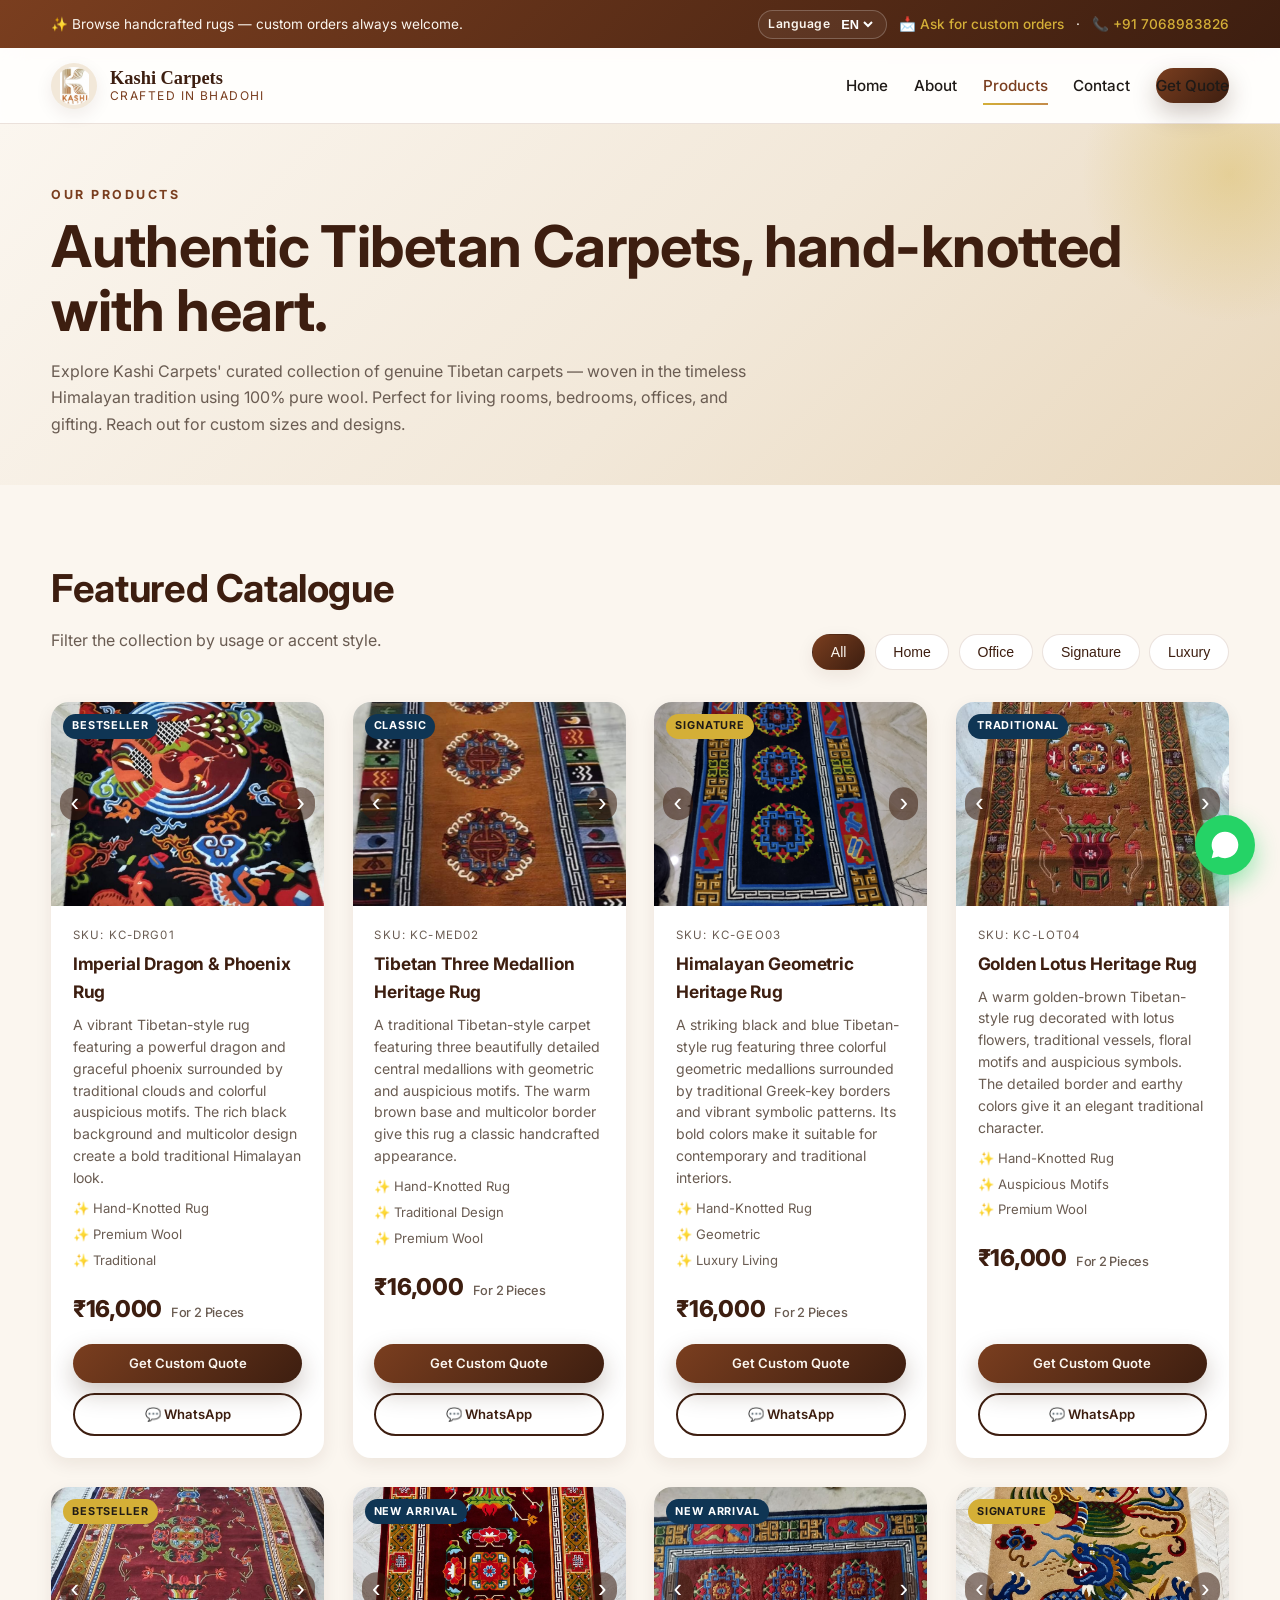
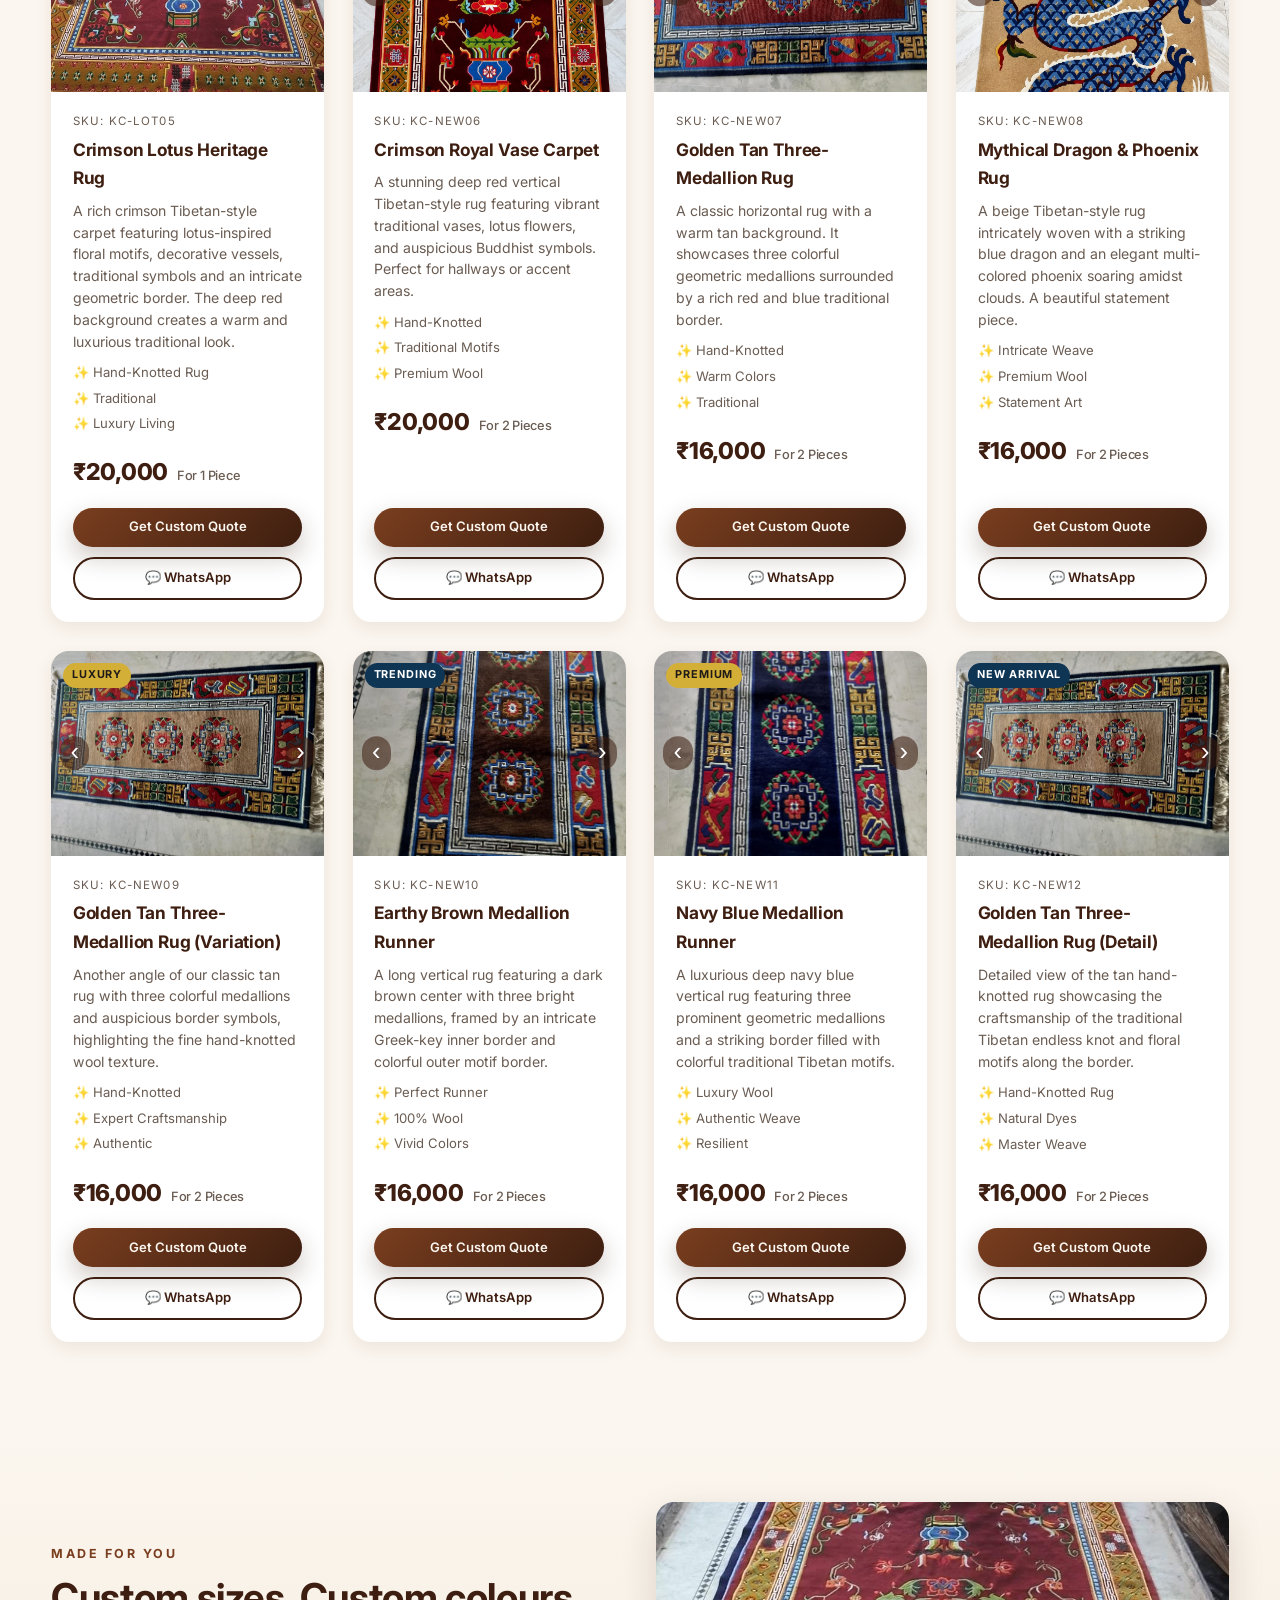
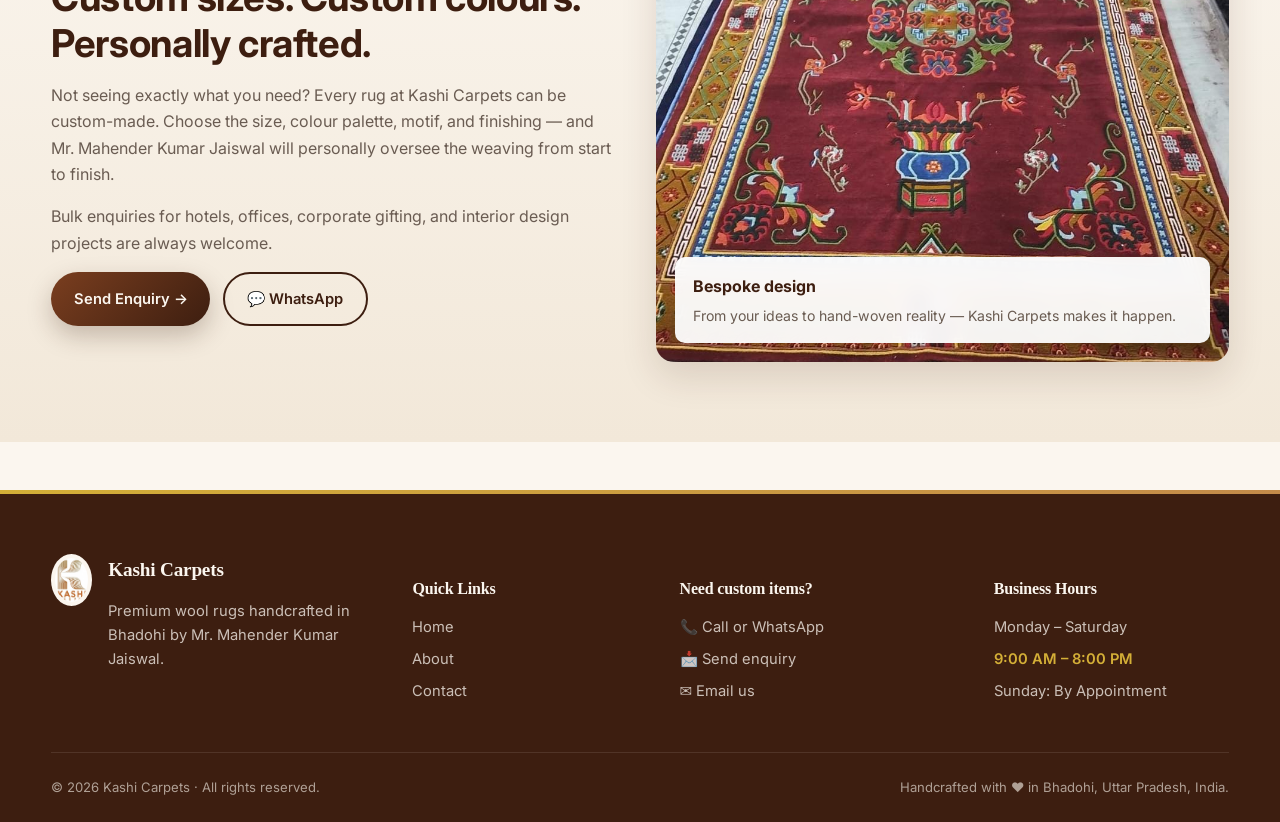
==== commit 5dc7a03e: "Update product catalogue and images" ====
--- a/products.html
+++ b/products.html
@@ -144,7 +144,7 @@
       </ul>
 
       <div class="product-price">
-        ₹8,500 <span class="price-note">For 2 Pieces</span>
+        ₹16,000 <span class="price-note">For 2 Pieces</span>
       </div>
 
       <div class="product-actions">
@@ -200,7 +200,7 @@
       </ul>
 
       <div class="product-price">
-        ₹8,500 <span class="price-note">For 2 Pieces</span>
+        ₹16,000 <span class="price-note">For 2 Pieces</span>
       </div>
 
       <div class="product-actions">
@@ -262,7 +262,7 @@
       </ul>
 
       <div class="product-price">
-        ₹8,500 <span class="price-note">For 2 Pieces</span>
+        ₹16,000 <span class="price-note">For 2 Pieces</span>
       </div>
 
       <div class="product-actions">
@@ -324,7 +324,7 @@
       </ul>
 
       <div class="product-price">
-        ₹8,500 <span class="price-note">For 2 Pieces</span>
+        ₹16,000 <span class="price-note">For 2 Pieces</span>
       </div>
 
       <div class="product-actions">
@@ -398,16 +398,177 @@
       </ul>
 
       <div class="product-price">
-        ₹9,500 <span class="price-note">For 2 Pieces</span>
+        ₹20,000 <span class="price-note">For 1 Piece</span>
       </div>
 
       <div class="product-actions">
         <a href="contact.html?sku=KC-LOT05" class="btn btn-primary btn-sm">Get Custom Quote</a>
         <a
-          href="https://wa.me/917068983826?text=Hello%20Kashi%20Carpets,%20I%20am%20interested%20in%20Crimson%20Lotus%20Heritage%20Rug%20(SKU:%20KC-LOT05)%20at%20%E2%82%B98,500."
+          href="https://wa.me/917068983826?text=Hello%20Kashi%20Carpets,%20I%20am%20interested%20in%20Crimson%20Lotus%20Heritage%20Rug%20(SKU:%20KC-LOT05)%20at%20%E2%82%B920,000."
           target="_blank"
           rel="noopener"
           class="btn btn-outline btn-sm">💬 WhatsApp</a>
+      </div>
+    </div>
+  </article>
+
+  <!-- Set 6: Premium Handcrafted Rug (KC-NEW06) -->
+  <article class="product-card reveal-visible" data-categories="home">
+    <div class="product-media product-slider" id="slider-6">
+      <div class="slider-track">
+        <img src="assets/images/WhatsApp%20Image%202026-10-02%20at%202.35.34%20PM.jpeg" alt="Premium Handcrafted Rug" width="400" height="300" loading="lazy">
+      </div>
+      <button type="button" class="slider-prev" onclick="slideImg('slider-6', -1)" aria-label="Previous Image">&#8249;</button>
+      <button type="button" class="slider-next" onclick="slideImg('slider-6', 1)" aria-label="Next Image">&#8250;</button>
+      <div class="product-badges"><span class="badge badge-home">New Arrival</span></div>
+    </div>
+    <div class="product-details">
+      <span class="product-sku">SKU: KC-NEW06</span>
+      <h3 class="product-name">Crimson Royal Vase Carpet</h3>
+      <p class="product-desc">A stunning deep red vertical Tibetan-style rug featuring vibrant traditional vases, lotus flowers, and auspicious Buddhist symbols. Perfect for hallways or accent areas.</p>
+      <ul class="product-specs"><li>✨ Hand-Knotted</li><li>✨ Traditional Motifs</li><li>✨ Premium Wool</li></ul>
+      <div class="product-price">₹20,000 <span class="price-note">For 2 Pieces</span></div>
+      <div class="product-actions">
+        <a href="contact.html?sku=KC-NEW06" class="btn btn-primary btn-sm">Get Custom Quote</a>
+        <a href="https://wa.me/917068983826?text=Hello%20Kashi%20Carpets,%20I%20am%20interested%20in%20Crimson%20Royal%20Vase%20Carpet%20(SKU:%20KC-NEW06)." target="_blank" rel="noopener" class="btn btn-outline btn-sm">💬 WhatsApp</a>
+      </div>
+    </div>
+  </article>
+
+  <!-- Set 7: Traditional Wool Carpet (KC-NEW07) -->
+  <article class="product-card reveal-visible" data-categories="office">
+    <div class="product-media product-slider" id="slider-7">
+      <div class="slider-track">
+        <img src="assets/images/WhatsApp%20Image%202026-10-02%20at%202.35.35%20PM%20(1).jpeg" alt="Traditional Wool Carpet" width="400" height="300" loading="lazy">
+      </div>
+      <button type="button" class="slider-prev" onclick="slideImg('slider-7', -1)" aria-label="Previous Image">&#8249;</button>
+      <button type="button" class="slider-next" onclick="slideImg('slider-7', 1)" aria-label="Next Image">&#8250;</button>
+      <div class="product-badges"><span class="badge badge-home">New Arrival</span></div>
+    </div>
+    <div class="product-details">
+      <span class="product-sku">SKU: KC-NEW07</span>
+      <h3 class="product-name">Golden Tan Three-Medallion Rug</h3>
+      <p class="product-desc">A classic horizontal rug with a warm tan background. It showcases three colorful geometric medallions surrounded by a rich red and blue traditional border.</p>
+      <ul class="product-specs"><li>✨ Hand-Knotted</li><li>✨ Warm Colors</li><li>✨ Traditional</li></ul>
+      <div class="product-price">₹16,000 <span class="price-note">For 2 Pieces</span></div>
+      <div class="product-actions">
+        <a href="contact.html?sku=KC-NEW07" class="btn btn-primary btn-sm">Get Custom Quote</a>
+        <a href="https://wa.me/917068983826?text=Hello%20Kashi%20Carpets,%20I%20am%20interested%20in%20Golden%20Tan%20Three-Medallion%20Rug%20(SKU:%20KC-NEW07)." target="_blank" rel="noopener" class="btn btn-outline btn-sm">💬 WhatsApp</a>
+      </div>
+    </div>
+  </article>
+
+  <!-- Set 8: Classic Heritage Rug (KC-NEW08) -->
+  <article class="product-card reveal-visible" data-categories="signature">
+    <div class="product-media product-slider" id="slider-8">
+      <div class="slider-track">
+        <img src="assets/images/WhatsApp%20Image%202026-10-02%20at%202.35.35%20PM%20(2).jpeg" alt="Classic Heritage Rug" width="400" height="300" loading="lazy">
+      </div>
+      <button type="button" class="slider-prev" onclick="slideImg('slider-8', -1)" aria-label="Previous Image">&#8249;</button>
+      <button type="button" class="slider-next" onclick="slideImg('slider-8', 1)" aria-label="Next Image">&#8250;</button>
+      <div class="product-badges"><span class="badge badge-luxury">Signature</span></div>
+    </div>
+    <div class="product-details">
+      <span class="product-sku">SKU: KC-NEW08</span>
+      <h3 class="product-name">Mythical Dragon &amp; Phoenix Rug</h3>
+      <p class="product-desc">A beige Tibetan-style rug intricately woven with a striking blue dragon and an elegant multi-colored phoenix soaring amidst clouds. A beautiful statement piece.</p>
+      <ul class="product-specs"><li>✨ Intricate Weave</li><li>✨ Premium Wool</li><li>✨ Statement Art</li></ul>
+      <div class="product-price">₹16,000 <span class="price-note">For 2 Pieces</span></div>
+      <div class="product-actions">
+        <a href="contact.html?sku=KC-NEW08" class="btn btn-primary btn-sm">Get Custom Quote</a>
+        <a href="https://wa.me/917068983826?text=Hello%20Kashi%20Carpets,%20I%20am%20interested%20in%20Mythical%20Dragon%20%26%20Phoenix%20Rug%20(SKU:%20KC-NEW08)." target="_blank" rel="noopener" class="btn btn-outline btn-sm">💬 WhatsApp</a>
+      </div>
+    </div>
+  </article>
+
+  <!-- Set 9: Artisanal Woven Carpet (KC-NEW09) -->
+  <article class="product-card reveal-visible" data-categories="luxury">
+    <div class="product-media product-slider" id="slider-9">
+      <div class="slider-track">
+        <img src="assets/images/WhatsApp%20Image%202026-10-02%20at%202.35.35%20PM.jpeg" alt="Artisanal Woven Carpet" width="400" height="300" loading="lazy">
+      </div>
+      <button type="button" class="slider-prev" onclick="slideImg('slider-9', -1)" aria-label="Previous Image">&#8249;</button>
+      <button type="button" class="slider-next" onclick="slideImg('slider-9', 1)" aria-label="Next Image">&#8250;</button>
+      <div class="product-badges"><span class="badge badge-luxury">Luxury</span></div>
+    </div>
+    <div class="product-details">
+      <span class="product-sku">SKU: KC-NEW09</span>
+      <h3 class="product-name">Golden Tan Three-Medallion Rug (Variation)</h3>
+      <p class="product-desc">Another angle of our classic tan rug with three colorful medallions and auspicious border symbols, highlighting the fine hand-knotted wool texture.</p>
+      <ul class="product-specs"><li>✨ Hand-Knotted</li><li>✨ Expert Craftsmanship</li><li>✨ Authentic</li></ul>
+      <div class="product-price">₹16,000 <span class="price-note">For 2 Pieces</span></div>
+      <div class="product-actions">
+        <a href="contact.html?sku=KC-NEW09" class="btn btn-primary btn-sm">Get Custom Quote</a>
+        <a href="https://wa.me/917068983826?text=Hello%20Kashi%20Carpets,%20I%20am%20interested%20in%20Golden%20Tan%20Three-Medallion%20Rug%20(Variation)%20(SKU:%20KC-NEW09)." target="_blank" rel="noopener" class="btn btn-outline btn-sm">💬 WhatsApp</a>
+      </div>
+    </div>
+  </article>
+
+  <!-- Set 10: Exclusive Oriental Rug (KC-NEW10) -->
+  <article class="product-card reveal-visible" data-categories="home,signature">
+    <div class="product-media product-slider" id="slider-10">
+      <div class="slider-track">
+        <img src="assets/images/WhatsApp%20Image%202026-10-02%20at%202.35.36%20PM%20(1).jpeg" alt="Exclusive Oriental Rug" width="400" height="300" loading="lazy">
+      </div>
+      <button type="button" class="slider-prev" onclick="slideImg('slider-10', -1)" aria-label="Previous Image">&#8249;</button>
+      <button type="button" class="slider-next" onclick="slideImg('slider-10', 1)" aria-label="Next Image">&#8250;</button>
+      <div class="product-badges"><span class="badge badge-home">Trending</span></div>
+    </div>
+    <div class="product-details">
+      <span class="product-sku">SKU: KC-NEW10</span>
+      <h3 class="product-name">Earthy Brown Medallion Runner</h3>
+      <p class="product-desc">A long vertical rug featuring a dark brown center with three bright medallions, framed by an intricate Greek-key inner border and colorful outer motif border.</p>
+      <ul class="product-specs"><li>✨ Perfect Runner</li><li>✨ 100% Wool</li><li>✨ Vivid Colors</li></ul>
+      <div class="product-price">₹16,000 <span class="price-note">For 2 Pieces</span></div>
+      <div class="product-actions">
+        <a href="contact.html?sku=KC-NEW10" class="btn btn-primary btn-sm">Get Custom Quote</a>
+        <a href="https://wa.me/917068983826?text=Hello%20Kashi%20Carpets,%20I%20am%20interested%20in%20Earthy%20Brown%20Medallion%20Runner%20(SKU:%20KC-NEW10)." target="_blank" rel="noopener" class="btn btn-outline btn-sm">💬 WhatsApp</a>
+      </div>
+    </div>
+  </article>
+
+  <!-- Set 11: Royal Motif Carpet (KC-NEW11) -->
+  <article class="product-card reveal-visible" data-categories="luxury,office">
+    <div class="product-media product-slider" id="slider-11">
+      <div class="slider-track">
+        <img src="assets/images/WhatsApp%20Image%202026-10-02%20at%202.35.36%20PM%20(2).jpeg" alt="Royal Motif Carpet" width="400" height="300" loading="lazy">
+      </div>
+      <button type="button" class="slider-prev" onclick="slideImg('slider-11', -1)" aria-label="Previous Image">&#8249;</button>
+      <button type="button" class="slider-next" onclick="slideImg('slider-11', 1)" aria-label="Next Image">&#8250;</button>
+      <div class="product-badges"><span class="badge badge-luxury">Premium</span></div>
+    </div>
+    <div class="product-details">
+      <span class="product-sku">SKU: KC-NEW11</span>
+      <h3 class="product-name">Navy Blue Medallion Runner</h3>
+      <p class="product-desc">A luxurious deep navy blue vertical rug featuring three prominent geometric medallions and a striking border filled with colorful traditional Tibetan motifs.</p>
+      <ul class="product-specs"><li>✨ Luxury Wool</li><li>✨ Authentic Weave</li><li>✨ Resilient</li></ul>
+      <div class="product-price">₹16,000 <span class="price-note">For 2 Pieces</span></div>
+      <div class="product-actions">
+        <a href="contact.html?sku=KC-NEW11" class="btn btn-primary btn-sm">Get Custom Quote</a>
+        <a href="https://wa.me/917068983826?text=Hello%20Kashi%20Carpets,%20I%20am%20interested%20in%20Navy%20Blue%20Medallion%20Runner%20(SKU:%20KC-NEW11)." target="_blank" rel="noopener" class="btn btn-outline btn-sm">💬 WhatsApp</a>
+      </div>
+    </div>
+  </article>
+
+  <!-- Set 12: Timeless Himalayan Rug (KC-NEW12) -->
+  <article class="product-card reveal-visible" data-categories="home,signature">
+    <div class="product-media product-slider" id="slider-12">
+      <div class="slider-track">
+        <img src="assets/images/WhatsApp%20Image%202026-10-02%20at%202.35.36%20PM.jpeg" alt="Timeless Himalayan Rug" width="400" height="300" loading="lazy">
+      </div>
+      <button type="button" class="slider-prev" onclick="slideImg('slider-12', -1)" aria-label="Previous Image">&#8249;</button>
+      <button type="button" class="slider-next" onclick="slideImg('slider-12', 1)" aria-label="Next Image">&#8250;</button>
+      <div class="product-badges"><span class="badge badge-home">New Arrival</span></div>
+    </div>
+    <div class="product-details">
+      <span class="product-sku">SKU: KC-NEW12</span>
+      <h3 class="product-name">Golden Tan Three-Medallion Rug (Detail)</h3>
+      <p class="product-desc">Detailed view of the tan hand-knotted rug showcasing the craftsmanship of the traditional Tibetan endless knot and floral motifs along the border.</p>
+      <ul class="product-specs"><li>✨ Hand-Knotted Rug</li><li>✨ Natural Dyes</li><li>✨ Master Weave</li></ul>
+      <div class="product-price">₹16,000 <span class="price-note">For 2 Pieces</span></div>
+      <div class="product-actions">
+        <a href="contact.html?sku=KC-NEW12" class="btn btn-primary btn-sm">Get Custom Quote</a>
+        <a href="https://wa.me/917068983826?text=Hello%20Kashi%20Carpets,%20I%20am%20interested%20in%20Golden%20Tan%20Three-Medallion%20Rug%20(Detail)%20(SKU:%20KC-NEW12)." target="_blank" rel="noopener" class="btn btn-outline btn-sm">💬 WhatsApp</a>
       </div>
     </div>
   </article>
